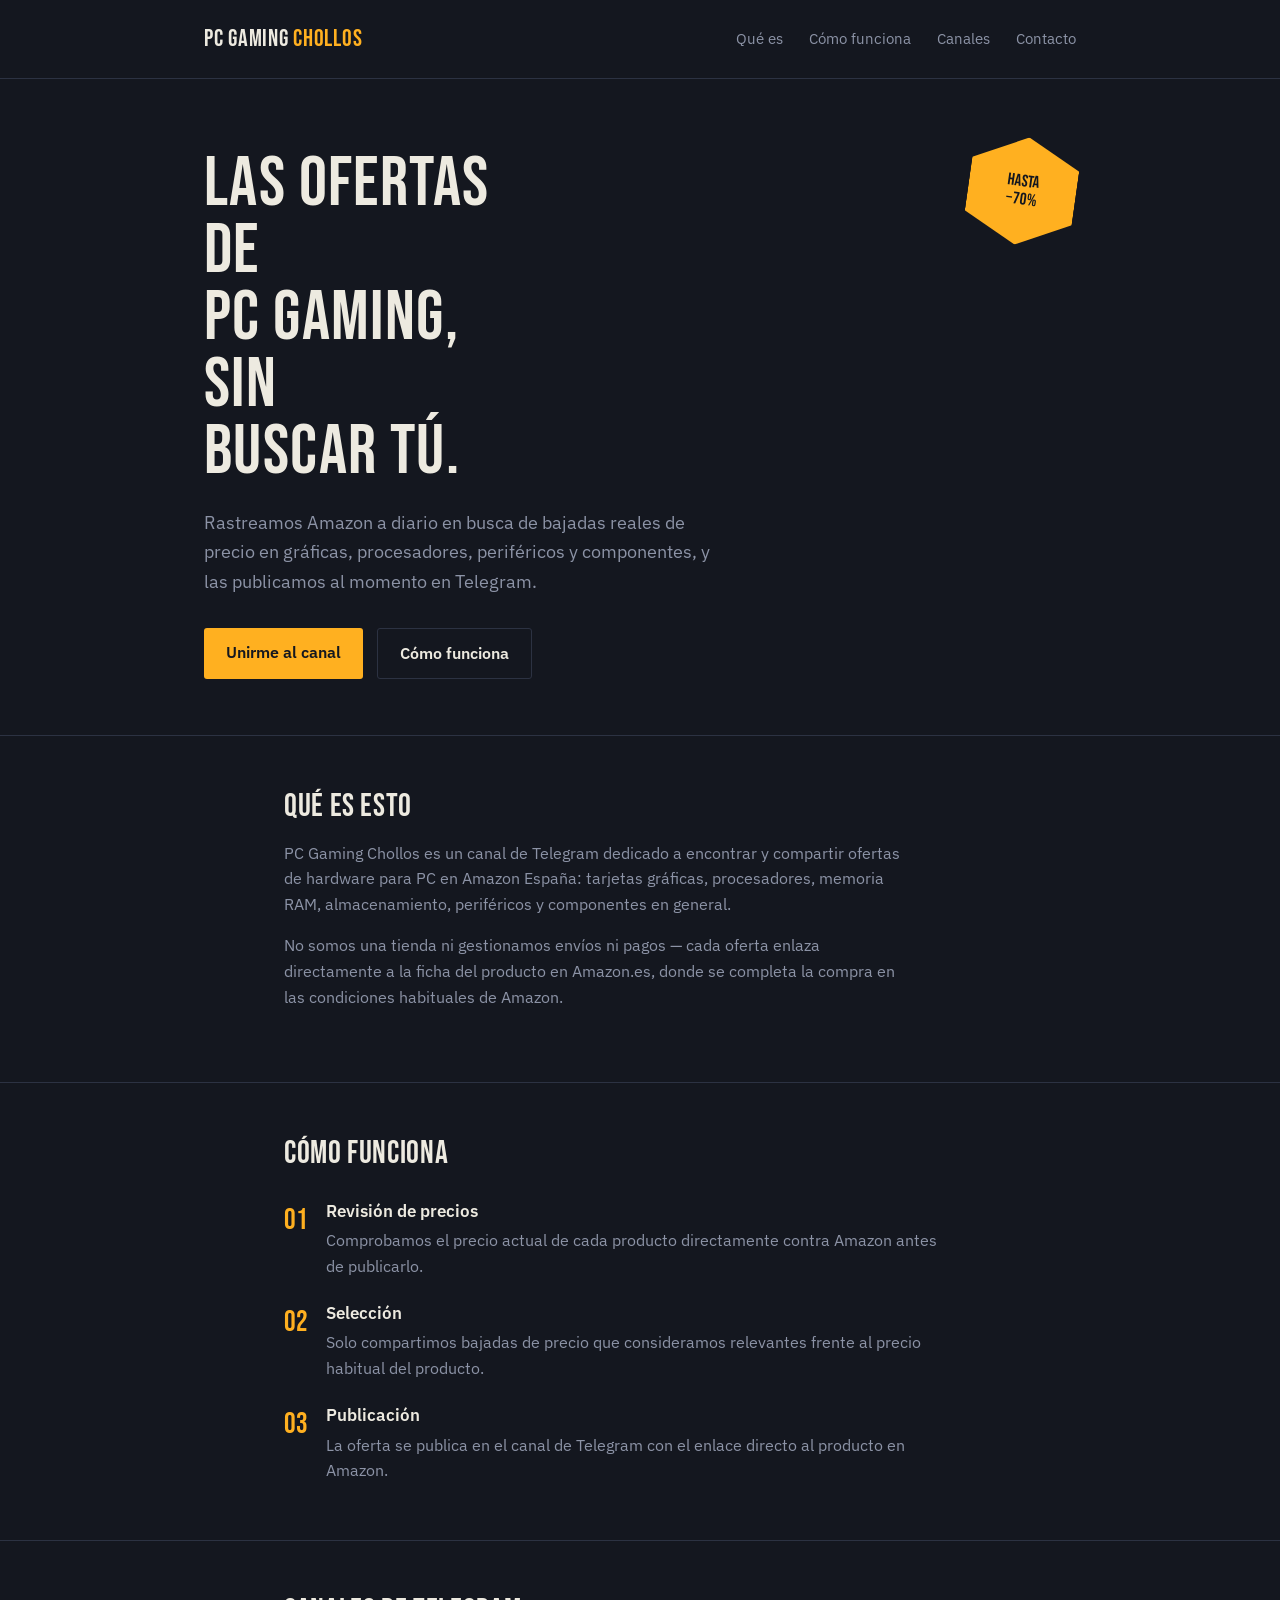
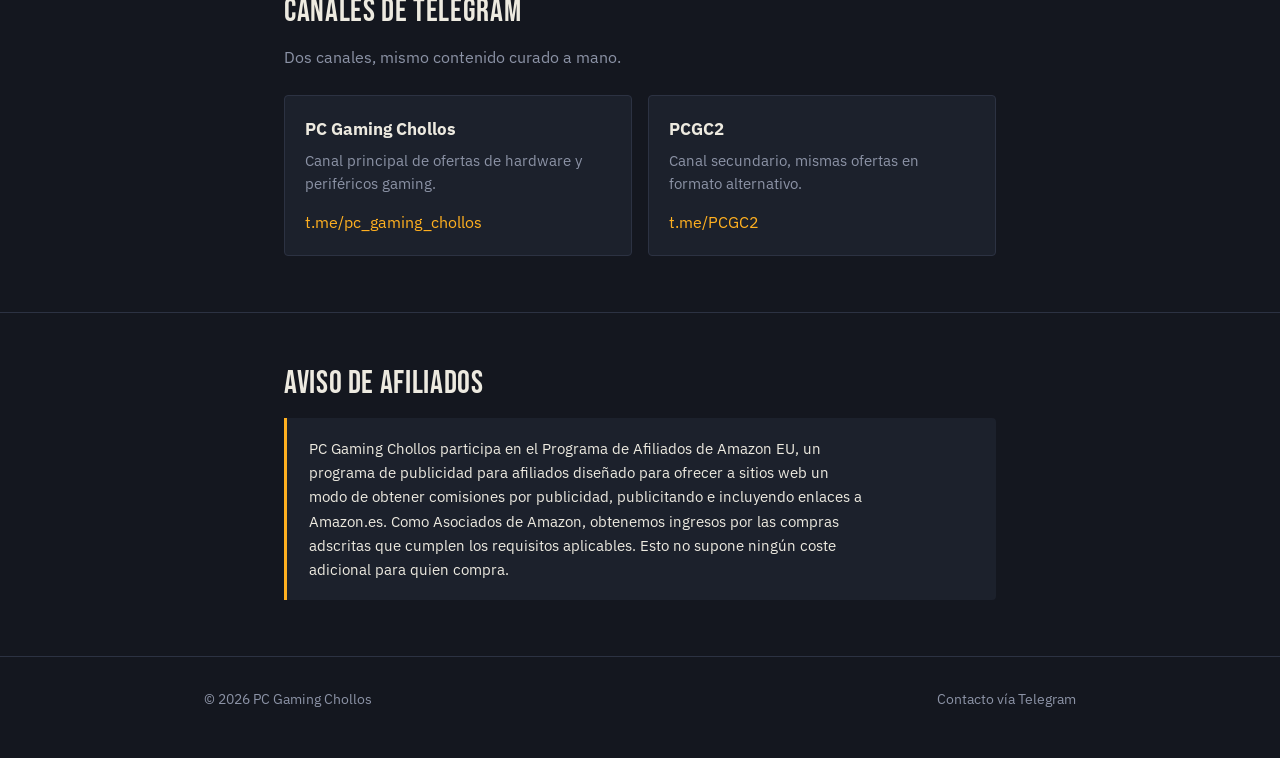
==== index.html @ 4d4bfe7e "Add files via upload" ====
<!DOCTYPE html>
<html lang="es">
<head>
<meta charset="UTF-8">
<meta name="viewport" content="width=device-width, initial-scale=1.0">
<title>PC Gaming Chollos — Ofertas de hardware y periféricos para PC</title>
<meta name="description" content="Recopilamos las mejores ofertas de Amazon en hardware para PC: gráficas, procesadores, periféricos y componentes. Publicamos en Telegram en tiempo real.">
<style>
  @import url('https://fonts.googleapis.com/css2?family=Bebas+Neue&family=IBM+Plex+Sans:wght@400;500;600&display=swap');

  :root{
    --ink: #14171F;
    --surface: #1C212C;
    --surface-2: #232938;
    --text: #EDEAE0;
    --text-muted: #8C93A6;
    --accent: #FFB020;
    --accent-dim: #8a6420;
    --line: #2C3242;
  }

  *{ box-sizing: border-box; }
  html{ scroll-behavior: smooth; }
  body{
    margin:0;
    background: var(--ink);
    color: var(--text);
    font-family: 'IBM Plex Sans', sans-serif;
    line-height: 1.6;
    -webkit-font-smoothing: antialiased;
  }
  h1, h2, .display{
    font-family: 'Bebas Neue', sans-serif;
    letter-spacing: 0.02em;
    line-height: 0.95;
    font-weight: 400;
  }
  a{ color: var(--accent); text-decoration: none; }
  a:hover{ text-decoration: underline; }
  a:focus-visible, button:focus-visible{
    outline: 2px solid var(--accent);
    outline-offset: 3px;
  }
  img{ max-width:100%; display:block; }

  .wrap{
    max-width: 760px;
    margin: 0 auto;
    padding: 0 24px;
  }

  /* ── Header ───────────────────────────────── */
  header{
    padding: 20px 0;
    border-bottom: 1px solid var(--line);
  }
  header .wrap{
    display:flex;
    align-items:center;
    justify-content:space-between;
    max-width: 920px;
  }
  .brand{
    font-family: 'Bebas Neue', sans-serif;
    font-size: 1.5rem;
    letter-spacing: 0.03em;
    color: var(--text);
  }
  .brand span{ color: var(--accent); }
  nav a{
    color: var(--text-muted);
    font-size: 0.95rem;
    margin-left: 22px;
  }
  nav a:hover{ color: var(--text); text-decoration:none; }

  /* ── Hero ─────────────────────────────────── */
  .hero{
    max-width: 920px;
    margin: 0 auto;
    padding: 72px 24px 56px;
    position: relative;
  }
  .tag{
    position:absolute;
    top: 58px;
    right: 24px;
    width: 108px;
    height: 108px;
    background: var(--accent);
    color: var(--ink);
    transform: rotate(8deg);
    clip-path: polygon(50% 0%, 100% 25%, 100% 75%, 50% 100%, 0% 75%, 0% 25%);
    display:flex;
    align-items:center;
    justify-content:center;
    text-align:center;
    font-family:'Bebas Neue', sans-serif;
    font-size: 1.05rem;
    line-height:1.05;
    padding: 8px;
  }
  .hero h1{
    font-size: clamp(2.6rem, 7vw, 4.4rem);
    max-width: 11ch;
    margin: 0 0 22px;
  }
  .hero p.lede{
    font-size: 1.15rem;
    color: var(--text-muted);
    max-width: 46ch;
    margin: 0 0 32px;
  }
  .cta-row{ display:flex; gap:14px; flex-wrap:wrap; }
  .btn{
    display:inline-block;
    padding: 12px 22px;
    border-radius: 3px;
    font-weight: 600;
    font-size: 0.98rem;
  }
  .btn-primary{
    background: var(--accent);
    color: var(--ink);
  }
  .btn-primary:hover{ background:#ffc450; text-decoration:none; }
  .btn-ghost{
    border: 1px solid var(--line);
    color: var(--text);
  }
  .btn-ghost:hover{ border-color: var(--accent); text-decoration:none; }

  /* ── Sections ─────────────────────────────── */
  section{
    padding: 56px 0;
    border-top: 1px solid var(--line);
  }
  section h2{
    font-size: 2rem;
    margin: 0 0 18px;
  }
  section p{ color: var(--text-muted); margin: 0 0 16px; max-width: 62ch; }
  section p strong{ color: var(--text); font-weight:600; }

  .steps{
    display:grid;
    gap: 20px;
    margin-top: 28px;
  }
  .step{
    display:flex;
    gap:18px;
    align-items:flex-start;
  }
  .step .num{
    font-family:'Bebas Neue', sans-serif;
    font-size: 1.8rem;
    color: var(--accent);
    min-width: 2ch;
  }
  .step .body h3{
    margin: 0 0 4px;
    font-size: 1.05rem;
    font-weight: 600;
    font-family: 'IBM Plex Sans', sans-serif;
  }
  .step .body p{ margin:0; }

  .channels{
    display:grid;
    grid-template-columns: 1fr 1fr;
    gap: 16px;
    margin-top: 24px;
  }
  @media (max-width: 560px){
    .channels{ grid-template-columns: 1fr; }
  }
  .channel-card{
    background: var(--surface);
    border: 1px solid var(--line);
    border-radius: 4px;
    padding: 20px;
  }
  .channel-card h3{
    margin: 0 0 6px;
    font-size: 1.05rem;
  }
  .channel-card p{ margin: 0 0 14px; font-size: 0.92rem; }

  .disclosure{
    background: var(--surface);
    border-left: 3px solid var(--accent);
    padding: 18px 22px;
    border-radius: 0 4px 4px 0;
  }
  .disclosure p{ margin:0; color: var(--text); font-size: 0.95rem; }

  footer{
    border-top: 1px solid var(--line);
    padding: 32px 0 48px;
  }
  footer .wrap{
    display:flex;
    justify-content:space-between;
    flex-wrap:wrap;
    gap: 12px;
    max-width: 920px;
  }
  footer p{
    color: var(--text-muted);
    font-size: 0.85rem;
    margin:0;
  }
  footer a{ color: var(--text-muted); font-size: 0.85rem; }
  footer a:hover{ color: var(--accent); }

  @media (prefers-reduced-motion: reduce){
    html{ scroll-behavior: auto; }
  }
</style>
</head>
<body>

<header>
  <div class="wrap">
    <div class="brand">PC Gaming <span>Chollos</span></div>
    <nav>
      <a href="#que-es">Qué es</a>
      <a href="#como-funciona">Cómo funciona</a>
      <a href="#canales">Canales</a>
      <a href="#contacto">Contacto</a>
    </nav>
  </div>
</header>

<div class="hero">
  <div class="tag">HASTA<br>−70%</div>
  <h1>Las ofertas de<br>PC gaming, sin<br>buscar tú.</h1>
  <p class="lede">Rastreamos Amazon a diario en busca de bajadas reales de precio en gráficas, procesadores, periféricos y componentes, y las publicamos al momento en Telegram.</p>
  <div class="cta-row">
    <a class="btn btn-primary" href="https://t.me/pc_gaming_chollos" target="_blank" rel="noopener">Unirme al canal</a>
    <a class="btn btn-ghost" href="#que-es">Cómo funciona</a>
  </div>
</div>

<section id="que-es">
  <div class="wrap">
    <h2>Qué es esto</h2>
    <p>PC Gaming Chollos es un canal de Telegram dedicado a encontrar y compartir ofertas de hardware para PC en Amazon España: tarjetas gráficas, procesadores, memoria RAM, almacenamiento, periféricos y componentes en general.</p>
    <p>No somos una tienda ni gestionamos envíos ni pagos — cada oferta enlaza directamente a la ficha del producto en Amazon.es, donde se completa la compra en las condiciones habituales de Amazon.</p>
  </div>
</section>

<section id="como-funciona">
  <div class="wrap">
    <h2>Cómo funciona</h2>
    <div class="steps">
      <div class="step">
        <div class="num">01</div>
        <div class="body">
          <h3>Revisión de precios</h3>
          <p>Comprobamos el precio actual de cada producto directamente contra Amazon antes de publicarlo.</p>
        </div>
      </div>
      <div class="step">
        <div class="num">02</div>
        <div class="body">
          <h3>Selección</h3>
          <p>Solo compartimos bajadas de precio que consideramos relevantes frente al precio habitual del producto.</p>
        </div>
      </div>
      <div class="step">
        <div class="num">03</div>
        <div class="body">
          <h3>Publicación</h3>
          <p>La oferta se publica en el canal de Telegram con el enlace directo al producto en Amazon.</p>
        </div>
      </div>
    </div>
  </div>
</section>

<section id="canales">
  <div class="wrap">
    <h2>Canales de Telegram</h2>
    <p>Dos canales, mismo contenido curado a mano.</p>
    <div class="channels">
      <div class="channel-card">
        <h3>PC Gaming Chollos</h3>
        <p>Canal principal de ofertas de hardware y periféricos gaming.</p>
        <a href="https://t.me/pc_gaming_chollos" target="_blank" rel="noopener">t.me/pc_gaming_chollos</a>
      </div>
      <div class="channel-card">
        <h3>PCGC2</h3>
        <p>Canal secundario, mismas ofertas en formato alternativo.</p>
        <a href="https://t.me/PCGC2" target="_blank" rel="noopener">t.me/PCGC2</a>
      </div>
    </div>
  </div>
</section>

<section id="afiliados">
  <div class="wrap">
    <h2>Aviso de afiliados</h2>
    <div class="disclosure">
      <p>PC Gaming Chollos participa en el Programa de Afiliados de Amazon EU, un programa de publicidad para afiliados diseñado para ofrecer a sitios web un modo de obtener comisiones por publicidad, publicitando e incluyendo enlaces a Amazon.es. Como Asociados de Amazon, obtenemos ingresos por las compras adscritas que cumplen los requisitos aplicables. Esto no supone ningún coste adicional para quien compra.</p>
    </div>
  </div>
</section>

<footer>
  <div class="wrap">
    <p>© 2026 PC Gaming Chollos</p>
    <a id="contacto" href="https://t.me/pc_gaming_chollos">Contacto vía Telegram</a>
  </div>
</footer>

</body>
</html>
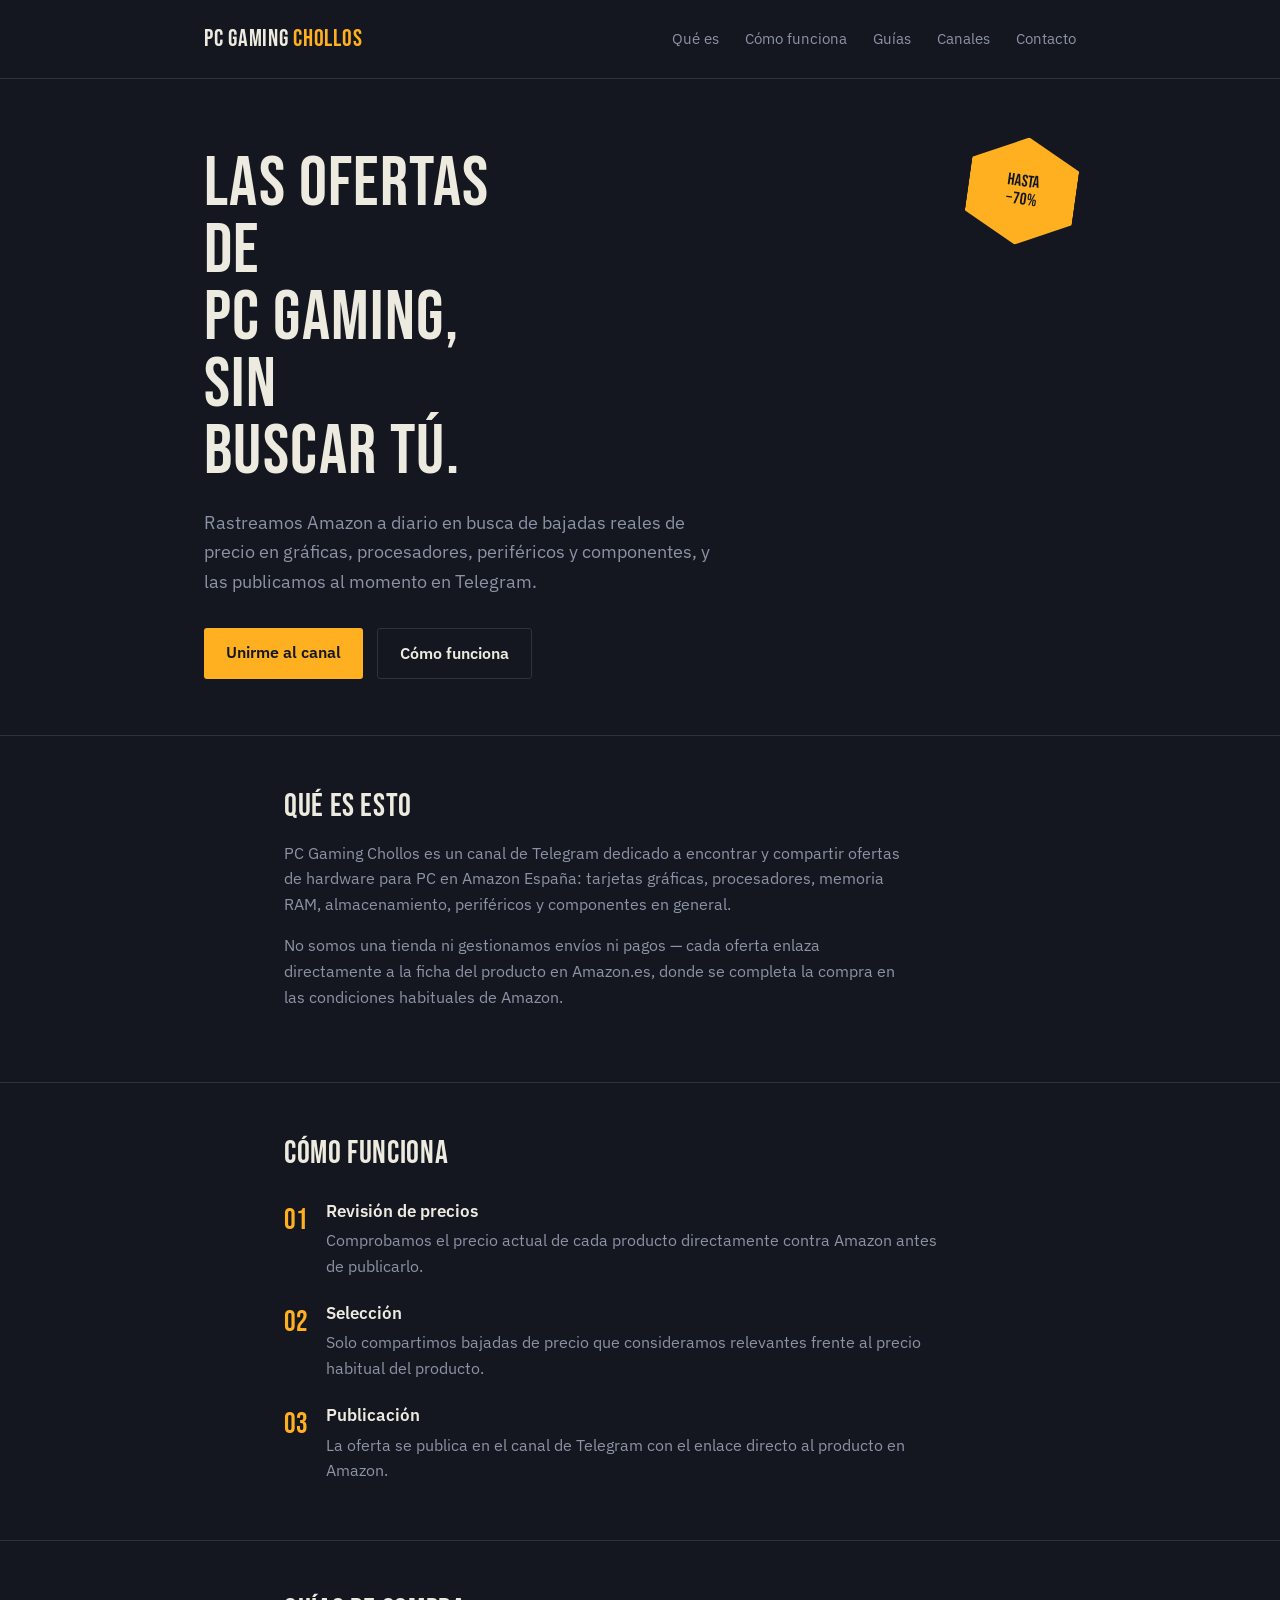
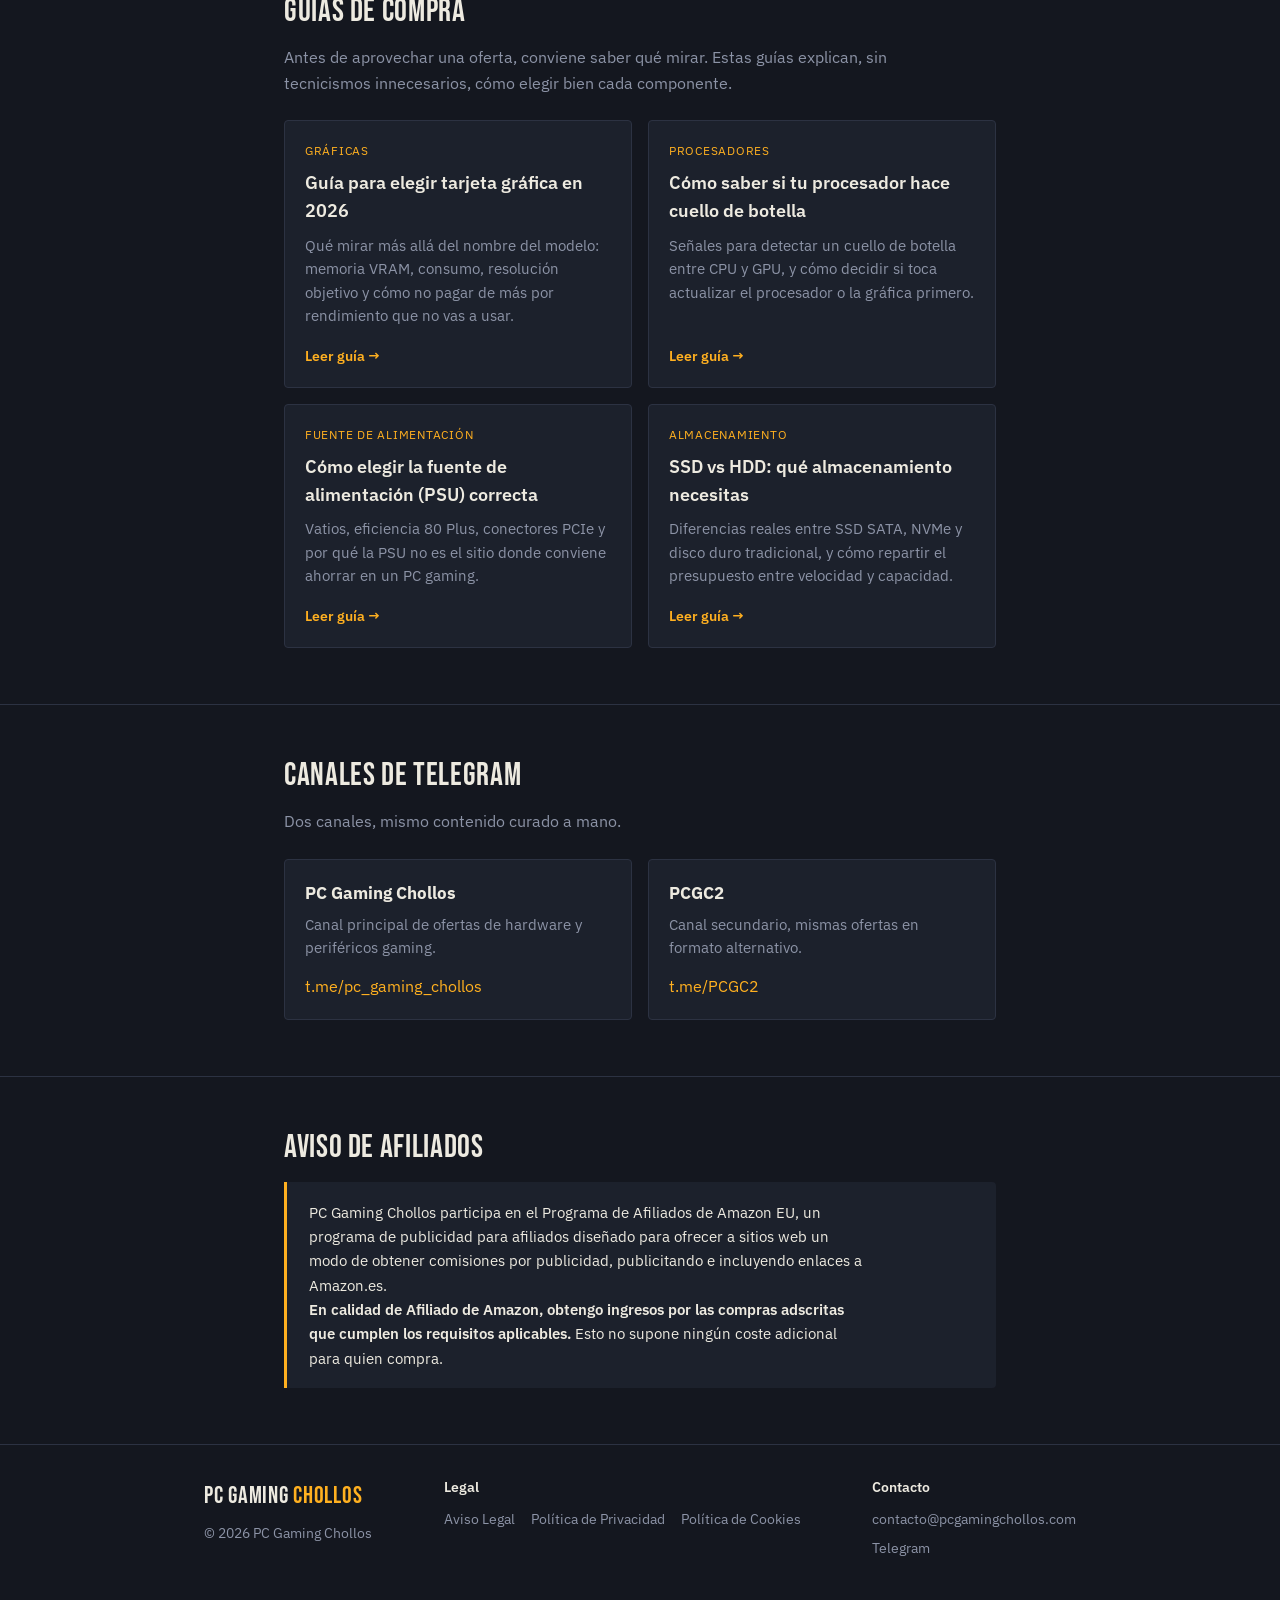
==== commit 8f446a81: "Add files via upload" ====
--- a/index.html
+++ b/index.html
@@ -5,219 +5,7 @@
 <meta name="viewport" content="width=device-width, initial-scale=1.0">
 <title>PC Gaming Chollos — Ofertas de hardware y periféricos para PC</title>
 <meta name="description" content="Recopilamos las mejores ofertas de Amazon en hardware para PC: gráficas, procesadores, periféricos y componentes. Publicamos en Telegram en tiempo real.">
-<style>
-  @import url('https://fonts.googleapis.com/css2?family=Bebas+Neue&family=IBM+Plex+Sans:wght@400;500;600&display=swap');
-
-  :root{
-    --ink: #14171F;
-    --surface: #1C212C;
-    --surface-2: #232938;
-    --text: #EDEAE0;
-    --text-muted: #8C93A6;
-    --accent: #FFB020;
-    --accent-dim: #8a6420;
-    --line: #2C3242;
-  }
-
-  *{ box-sizing: border-box; }
-  html{ scroll-behavior: smooth; }
-  body{
-    margin:0;
-    background: var(--ink);
-    color: var(--text);
-    font-family: 'IBM Plex Sans', sans-serif;
-    line-height: 1.6;
-    -webkit-font-smoothing: antialiased;
-  }
-  h1, h2, .display{
-    font-family: 'Bebas Neue', sans-serif;
-    letter-spacing: 0.02em;
-    line-height: 0.95;
-    font-weight: 400;
-  }
-  a{ color: var(--accent); text-decoration: none; }
-  a:hover{ text-decoration: underline; }
-  a:focus-visible, button:focus-visible{
-    outline: 2px solid var(--accent);
-    outline-offset: 3px;
-  }
-  img{ max-width:100%; display:block; }
-
-  .wrap{
-    max-width: 760px;
-    margin: 0 auto;
-    padding: 0 24px;
-  }
-
-  /* ── Header ───────────────────────────────── */
-  header{
-    padding: 20px 0;
-    border-bottom: 1px solid var(--line);
-  }
-  header .wrap{
-    display:flex;
-    align-items:center;
-    justify-content:space-between;
-    max-width: 920px;
-  }
-  .brand{
-    font-family: 'Bebas Neue', sans-serif;
-    font-size: 1.5rem;
-    letter-spacing: 0.03em;
-    color: var(--text);
-  }
-  .brand span{ color: var(--accent); }
-  nav a{
-    color: var(--text-muted);
-    font-size: 0.95rem;
-    margin-left: 22px;
-  }
-  nav a:hover{ color: var(--text); text-decoration:none; }
-
-  /* ── Hero ─────────────────────────────────── */
-  .hero{
-    max-width: 920px;
-    margin: 0 auto;
-    padding: 72px 24px 56px;
-    position: relative;
-  }
-  .tag{
-    position:absolute;
-    top: 58px;
-    right: 24px;
-    width: 108px;
-    height: 108px;
-    background: var(--accent);
-    color: var(--ink);
-    transform: rotate(8deg);
-    clip-path: polygon(50% 0%, 100% 25%, 100% 75%, 50% 100%, 0% 75%, 0% 25%);
-    display:flex;
-    align-items:center;
-    justify-content:center;
-    text-align:center;
-    font-family:'Bebas Neue', sans-serif;
-    font-size: 1.05rem;
-    line-height:1.05;
-    padding: 8px;
-  }
-  .hero h1{
-    font-size: clamp(2.6rem, 7vw, 4.4rem);
-    max-width: 11ch;
-    margin: 0 0 22px;
-  }
-  .hero p.lede{
-    font-size: 1.15rem;
-    color: var(--text-muted);
-    max-width: 46ch;
-    margin: 0 0 32px;
-  }
-  .cta-row{ display:flex; gap:14px; flex-wrap:wrap; }
-  .btn{
-    display:inline-block;
-    padding: 12px 22px;
-    border-radius: 3px;
-    font-weight: 600;
-    font-size: 0.98rem;
-  }
-  .btn-primary{
-    background: var(--accent);
-    color: var(--ink);
-  }
-  .btn-primary:hover{ background:#ffc450; text-decoration:none; }
-  .btn-ghost{
-    border: 1px solid var(--line);
-    color: var(--text);
-  }
-  .btn-ghost:hover{ border-color: var(--accent); text-decoration:none; }
-
-  /* ── Sections ─────────────────────────────── */
-  section{
-    padding: 56px 0;
-    border-top: 1px solid var(--line);
-  }
-  section h2{
-    font-size: 2rem;
-    margin: 0 0 18px;
-  }
-  section p{ color: var(--text-muted); margin: 0 0 16px; max-width: 62ch; }
-  section p strong{ color: var(--text); font-weight:600; }
-
-  .steps{
-    display:grid;
-    gap: 20px;
-    margin-top: 28px;
-  }
-  .step{
-    display:flex;
-    gap:18px;
-    align-items:flex-start;
-  }
-  .step .num{
-    font-family:'Bebas Neue', sans-serif;
-    font-size: 1.8rem;
-    color: var(--accent);
-    min-width: 2ch;
-  }
-  .step .body h3{
-    margin: 0 0 4px;
-    font-size: 1.05rem;
-    font-weight: 600;
-    font-family: 'IBM Plex Sans', sans-serif;
-  }
-  .step .body p{ margin:0; }
-
-  .channels{
-    display:grid;
-    grid-template-columns: 1fr 1fr;
-    gap: 16px;
-    margin-top: 24px;
-  }
-  @media (max-width: 560px){
-    .channels{ grid-template-columns: 1fr; }
-  }
-  .channel-card{
-    background: var(--surface);
-    border: 1px solid var(--line);
-    border-radius: 4px;
-    padding: 20px;
-  }
-  .channel-card h3{
-    margin: 0 0 6px;
-    font-size: 1.05rem;
-  }
-  .channel-card p{ margin: 0 0 14px; font-size: 0.92rem; }
-
-  .disclosure{
-    background: var(--surface);
-    border-left: 3px solid var(--accent);
-    padding: 18px 22px;
-    border-radius: 0 4px 4px 0;
-  }
-  .disclosure p{ margin:0; color: var(--text); font-size: 0.95rem; }
-
-  footer{
-    border-top: 1px solid var(--line);
-    padding: 32px 0 48px;
-  }
-  footer .wrap{
-    display:flex;
-    justify-content:space-between;
-    flex-wrap:wrap;
-    gap: 12px;
-    max-width: 920px;
-  }
-  footer p{
-    color: var(--text-muted);
-    font-size: 0.85rem;
-    margin:0;
-  }
-  footer a{ color: var(--text-muted); font-size: 0.85rem; }
-  footer a:hover{ color: var(--accent); }
-
-  @media (prefers-reduced-motion: reduce){
-    html{ scroll-behavior: auto; }
-  }
-</style>
+<link rel="stylesheet" href="assets/style.css">
 </head>
 <body>
 
@@ -227,6 +15,7 @@
     <nav>
       <a href="#que-es">Qué es</a>
       <a href="#como-funciona">Cómo funciona</a>
+      <a href="#guias">Guías</a>
       <a href="#canales">Canales</a>
       <a href="#contacto">Contacto</a>
     </nav>
@@ -280,6 +69,39 @@
   </div>
 </section>
 
+<section id="guias">
+  <div class="wrap">
+    <h2>Guías de compra</h2>
+    <p>Antes de aprovechar una oferta, conviene saber qué mirar. Estas guías explican, sin tecnicismos innecesarios, cómo elegir bien cada componente.</p>
+    <div class="guias-grid">
+      <article class="guia-card">
+        <div class="kicker">Gráficas</div>
+        <h3>Guía para elegir tarjeta gráfica en 2026</h3>
+        <p>Qué mirar más allá del nombre del modelo: memoria VRAM, consumo, resolución objetivo y cómo no pagar de más por rendimiento que no vas a usar.</p>
+        <a class="read-more" href="guias/tarjeta-grafica-2026.html">Leer guía →</a>
+      </article>
+      <article class="guia-card">
+        <div class="kicker">Procesadores</div>
+        <h3>Cómo saber si tu procesador hace cuello de botella</h3>
+        <p>Señales para detectar un cuello de botella entre CPU y GPU, y cómo decidir si toca actualizar el procesador o la gráfica primero.</p>
+        <a class="read-more" href="guias/cuello-de-botella-cpu.html">Leer guía →</a>
+      </article>
+      <article class="guia-card">
+        <div class="kicker">Fuente de alimentación</div>
+        <h3>Cómo elegir la fuente de alimentación (PSU) correcta</h3>
+        <p>Vatios, eficiencia 80 Plus, conectores PCIe y por qué la PSU no es el sitio donde conviene ahorrar en un PC gaming.</p>
+        <a class="read-more" href="guias/psu-fuente-alimentacion.html">Leer guía →</a>
+      </article>
+      <article class="guia-card">
+        <div class="kicker">Almacenamiento</div>
+        <h3>SSD vs HDD: qué almacenamiento necesitas</h3>
+        <p>Diferencias reales entre SSD SATA, NVMe y disco duro tradicional, y cómo repartir el presupuesto entre velocidad y capacidad.</p>
+        <a class="read-more" href="guias/ssd-vs-hdd-gaming.html">Leer guía →</a>
+      </article>
+    </div>
+  </div>
+</section>
+
 <section id="canales">
   <div class="wrap">
     <h2>Canales de Telegram</h2>
@@ -303,15 +125,31 @@
   <div class="wrap">
     <h2>Aviso de afiliados</h2>
     <div class="disclosure">
-      <p>PC Gaming Chollos participa en el Programa de Afiliados de Amazon EU, un programa de publicidad para afiliados diseñado para ofrecer a sitios web un modo de obtener comisiones por publicidad, publicitando e incluyendo enlaces a Amazon.es. Como Asociados de Amazon, obtenemos ingresos por las compras adscritas que cumplen los requisitos aplicables. Esto no supone ningún coste adicional para quien compra.</p>
+      <p>PC Gaming Chollos participa en el Programa de Afiliados de Amazon EU, un programa de publicidad para afiliados diseñado para ofrecer a sitios web un modo de obtener comisiones por publicidad, publicitando e incluyendo enlaces a Amazon.es.</p>
+      <p><strong>En calidad de Afiliado de Amazon, obtengo ingresos por las compras adscritas que cumplen los requisitos aplicables.</strong> Esto no supone ningún coste adicional para quien compra.</p>
     </div>
   </div>
 </section>
 
 <footer>
   <div class="wrap">
-    <p>© 2026 PC Gaming Chollos</p>
-    <a id="contacto" href="https://t.me/pc_gaming_chollos">Contacto vía Telegram</a>
+    <div class="footer-col">
+      <div class="brand">PC Gaming <span>Chollos</span></div>
+      <p>© 2026 PC Gaming Chollos</p>
+    </div>
+    <div class="footer-col">
+      <div class="footer-title">Legal</div>
+      <div class="footer-links">
+        <a href="legal/aviso-legal.html">Aviso Legal</a>
+        <a href="legal/politica-privacidad.html">Política de Privacidad</a>
+        <a href="legal/politica-cookies.html">Política de Cookies</a>
+      </div>
+    </div>
+    <div class="footer-col">
+      <div class="footer-title">Contacto</div>
+      <a id="contacto" href="mailto:contacto@pcgamingchollos.com">contacto@pcgamingchollos.com</a>
+      <a href="https://t.me/pc_gaming_chollos" target="_blank" rel="noopener">Telegram</a>
+    </div>
   </div>
 </footer>
 
--- a/assets/style.css
+++ b/assets/style.css
@@ -0,0 +1,322 @@
+@import url('https://fonts.googleapis.com/css2?family=Bebas+Neue&family=IBM+Plex+Sans:wght@400;500;600&display=swap');
+
+:root{
+  --ink: #14171F;
+  --surface: #1C212C;
+  --surface-2: #232938;
+  --text: #EDEAE0;
+  --text-muted: #8C93A6;
+  --accent: #FFB020;
+  --accent-dim: #8a6420;
+  --line: #2C3242;
+}
+
+*{ box-sizing: border-box; }
+html{ scroll-behavior: smooth; }
+body{
+  margin:0;
+  background: var(--ink);
+  color: var(--text);
+  font-family: 'IBM Plex Sans', sans-serif;
+  line-height: 1.6;
+  -webkit-font-smoothing: antialiased;
+}
+h1, h2, .display{
+  font-family: 'Bebas Neue', sans-serif;
+  letter-spacing: 0.02em;
+  line-height: 0.95;
+  font-weight: 400;
+}
+a{ color: var(--accent); text-decoration: none; }
+a:hover{ text-decoration: underline; }
+a:focus-visible, button:focus-visible{
+  outline: 2px solid var(--accent);
+  outline-offset: 3px;
+}
+img{ max-width:100%; display:block; }
+
+.wrap{
+  max-width: 760px;
+  margin: 0 auto;
+  padding: 0 24px;
+}
+
+/* ── Header ───────────────────────────────── */
+header{
+  padding: 20px 0;
+  border-bottom: 1px solid var(--line);
+}
+header .wrap{
+  display:flex;
+  align-items:center;
+  justify-content:space-between;
+  max-width: 920px;
+  flex-wrap: wrap;
+  gap: 10px;
+}
+.brand{
+  font-family: 'Bebas Neue', sans-serif;
+  font-size: 1.5rem;
+  letter-spacing: 0.03em;
+  color: var(--text);
+}
+.brand span{ color: var(--accent); }
+nav a{
+  color: var(--text-muted);
+  font-size: 0.95rem;
+  margin-left: 22px;
+}
+nav a:hover{ color: var(--text); text-decoration:none; }
+
+/* ── Hero ─────────────────────────────────── */
+.hero{
+  max-width: 920px;
+  margin: 0 auto;
+  padding: 72px 24px 56px;
+  position: relative;
+}
+.tag{
+  position:absolute;
+  top: 58px;
+  right: 24px;
+  width: 108px;
+  height: 108px;
+  background: var(--accent);
+  color: var(--ink);
+  transform: rotate(8deg);
+  clip-path: polygon(50% 0%, 100% 25%, 100% 75%, 50% 100%, 0% 75%, 0% 25%);
+  display:flex;
+  align-items:center;
+  justify-content:center;
+  text-align:center;
+  font-family:'Bebas Neue', sans-serif;
+  font-size: 1.05rem;
+  line-height:1.05;
+  padding: 8px;
+}
+.hero h1{
+  font-size: clamp(2.6rem, 7vw, 4.4rem);
+  max-width: 11ch;
+  margin: 0 0 22px;
+}
+.hero p.lede{
+  font-size: 1.15rem;
+  color: var(--text-muted);
+  max-width: 46ch;
+  margin: 0 0 32px;
+}
+.cta-row{ display:flex; gap:14px; flex-wrap:wrap; }
+.btn{
+  display:inline-block;
+  padding: 12px 22px;
+  border-radius: 3px;
+  font-weight: 600;
+  font-size: 0.98rem;
+}
+.btn-primary{
+  background: var(--accent);
+  color: var(--ink);
+}
+.btn-primary:hover{ background:#ffc450; text-decoration:none; }
+.btn-ghost{
+  border: 1px solid var(--line);
+  color: var(--text);
+}
+.btn-ghost:hover{ border-color: var(--accent); text-decoration:none; }
+
+/* ── Sections ─────────────────────────────── */
+section{
+  padding: 56px 0;
+  border-top: 1px solid var(--line);
+}
+section h2{
+  font-size: 2rem;
+  margin: 0 0 18px;
+}
+section p{ color: var(--text-muted); margin: 0 0 16px; max-width: 62ch; }
+section p strong{ color: var(--text); font-weight:600; }
+
+.steps{
+  display:grid;
+  gap: 20px;
+  margin-top: 28px;
+}
+.step{
+  display:flex;
+  gap:18px;
+  align-items:flex-start;
+}
+.step .num{
+  font-family:'Bebas Neue', sans-serif;
+  font-size: 1.8rem;
+  color: var(--accent);
+  min-width: 2ch;
+}
+.step .body h3{
+  margin: 0 0 4px;
+  font-size: 1.05rem;
+  font-weight: 600;
+  font-family: 'IBM Plex Sans', sans-serif;
+}
+.step .body p{ margin:0; }
+
+.channels{
+  display:grid;
+  grid-template-columns: 1fr 1fr;
+  gap: 16px;
+  margin-top: 24px;
+}
+@media (max-width: 560px){
+  .channels{ grid-template-columns: 1fr; }
+  .guias-grid{ grid-template-columns: 1fr; }
+}
+.channel-card{
+  background: var(--surface);
+  border: 1px solid var(--line);
+  border-radius: 4px;
+  padding: 20px;
+}
+.channel-card h3{
+  margin: 0 0 6px;
+  font-size: 1.05rem;
+}
+.channel-card p{ margin: 0 0 14px; font-size: 0.92rem; }
+
+.disclosure{
+  background: var(--surface);
+  border-left: 3px solid var(--accent);
+  padding: 18px 22px;
+  border-radius: 0 4px 4px 0;
+}
+.disclosure p{ margin:0; color: var(--text); font-size: 0.95rem; }
+
+/* ── Guías / blog ─────────────────────────── */
+.guias-grid{
+  display:grid;
+  grid-template-columns: 1fr 1fr;
+  gap: 16px;
+  margin-top: 24px;
+}
+.guia-card{
+  background: var(--surface);
+  border: 1px solid var(--line);
+  border-radius: 4px;
+  padding: 20px;
+  display:flex;
+  flex-direction: column;
+}
+.guia-card .kicker{
+  font-size: 0.78rem;
+  text-transform: uppercase;
+  letter-spacing: 0.06em;
+  color: var(--accent);
+  margin-bottom: 8px;
+}
+.guia-card h3{
+  margin: 0 0 8px;
+  font-size: 1.1rem;
+  font-family: 'IBM Plex Sans', sans-serif;
+  font-weight: 600;
+  color: var(--text);
+}
+.guia-card p{ font-size: 0.92rem; margin: 0 0 16px; flex-grow: 1; }
+.guia-card a.read-more{ font-size: 0.9rem; font-weight: 600; }
+
+/* ── Article / legal page prose ──────────── */
+.article-hero{
+  max-width: 760px;
+  margin: 0 auto;
+  padding: 56px 24px 8px;
+}
+.breadcrumb{
+  font-size: 0.85rem;
+  color: var(--text-muted);
+  margin-bottom: 18px;
+}
+.breadcrumb a{ color: var(--text-muted); }
+.breadcrumb a:hover{ color: var(--accent); }
+.article-hero .kicker{
+  font-size: 0.8rem;
+  text-transform: uppercase;
+  letter-spacing: 0.06em;
+  color: var(--accent);
+  margin-bottom: 10px;
+}
+.article-hero h1{
+  font-size: clamp(2.2rem, 6vw, 3.2rem);
+  margin: 0 0 14px;
+}
+.article-meta{
+  color: var(--text-muted);
+  font-size: 0.9rem;
+  margin-bottom: 8px;
+}
+.prose{
+  padding: 24px 0 64px;
+  border-top: 1px solid var(--line);
+  margin-top: 24px;
+}
+.prose h2{
+  font-size: 1.5rem;
+  margin: 36px 0 14px;
+}
+.prose h3{
+  font-family: 'IBM Plex Sans', sans-serif;
+  font-weight: 600;
+  font-size: 1.1rem;
+  color: var(--text);
+  margin: 26px 0 10px;
+}
+.prose p{ color: var(--text-muted); max-width: 68ch; margin: 0 0 16px; }
+.prose p strong{ color: var(--text); }
+.prose ul, .prose ol{ color: var(--text-muted); max-width: 68ch; margin: 0 0 16px; padding-left: 22px; }
+.prose li{ margin-bottom: 8px; }
+.prose li::marker{ color: var(--accent); }
+.legal-page .prose{ border-top: none; margin-top: 0; padding-top: 8px; }
+.legal-page .prose h2:first-child{ margin-top: 0; }
+
+.guia-cta{
+  background: var(--surface);
+  border: 1px solid var(--line);
+  border-left: 3px solid var(--accent);
+  border-radius: 0 4px 4px 0;
+  padding: 20px 22px;
+  margin: 32px 0;
+}
+.guia-cta p{ margin: 0 0 12px; color: var(--text); max-width: none; }
+
+/* ── Footer ───────────────────────────────── */
+footer{
+  border-top: 1px solid var(--line);
+  padding: 32px 0 48px;
+}
+footer .wrap{
+  display:flex;
+  justify-content:space-between;
+  flex-wrap:wrap;
+  gap: 24px;
+  max-width: 920px;
+}
+footer p{
+  color: var(--text-muted);
+  font-size: 0.85rem;
+  margin:0;
+}
+footer a{ color: var(--text-muted); font-size: 0.85rem; }
+footer a:hover{ color: var(--accent); }
+.footer-links{
+  display:flex;
+  gap: 6px 16px;
+  flex-wrap: wrap;
+}
+.footer-col{ display:flex; flex-direction:column; gap:8px; }
+.footer-col .footer-title{
+  color: var(--text);
+  font-size: 0.85rem;
+  font-weight: 600;
+  margin-bottom: 2px;
+}
+
+@media (prefers-reduced-motion: reduce){
+  html{ scroll-behavior: auto; }
+}
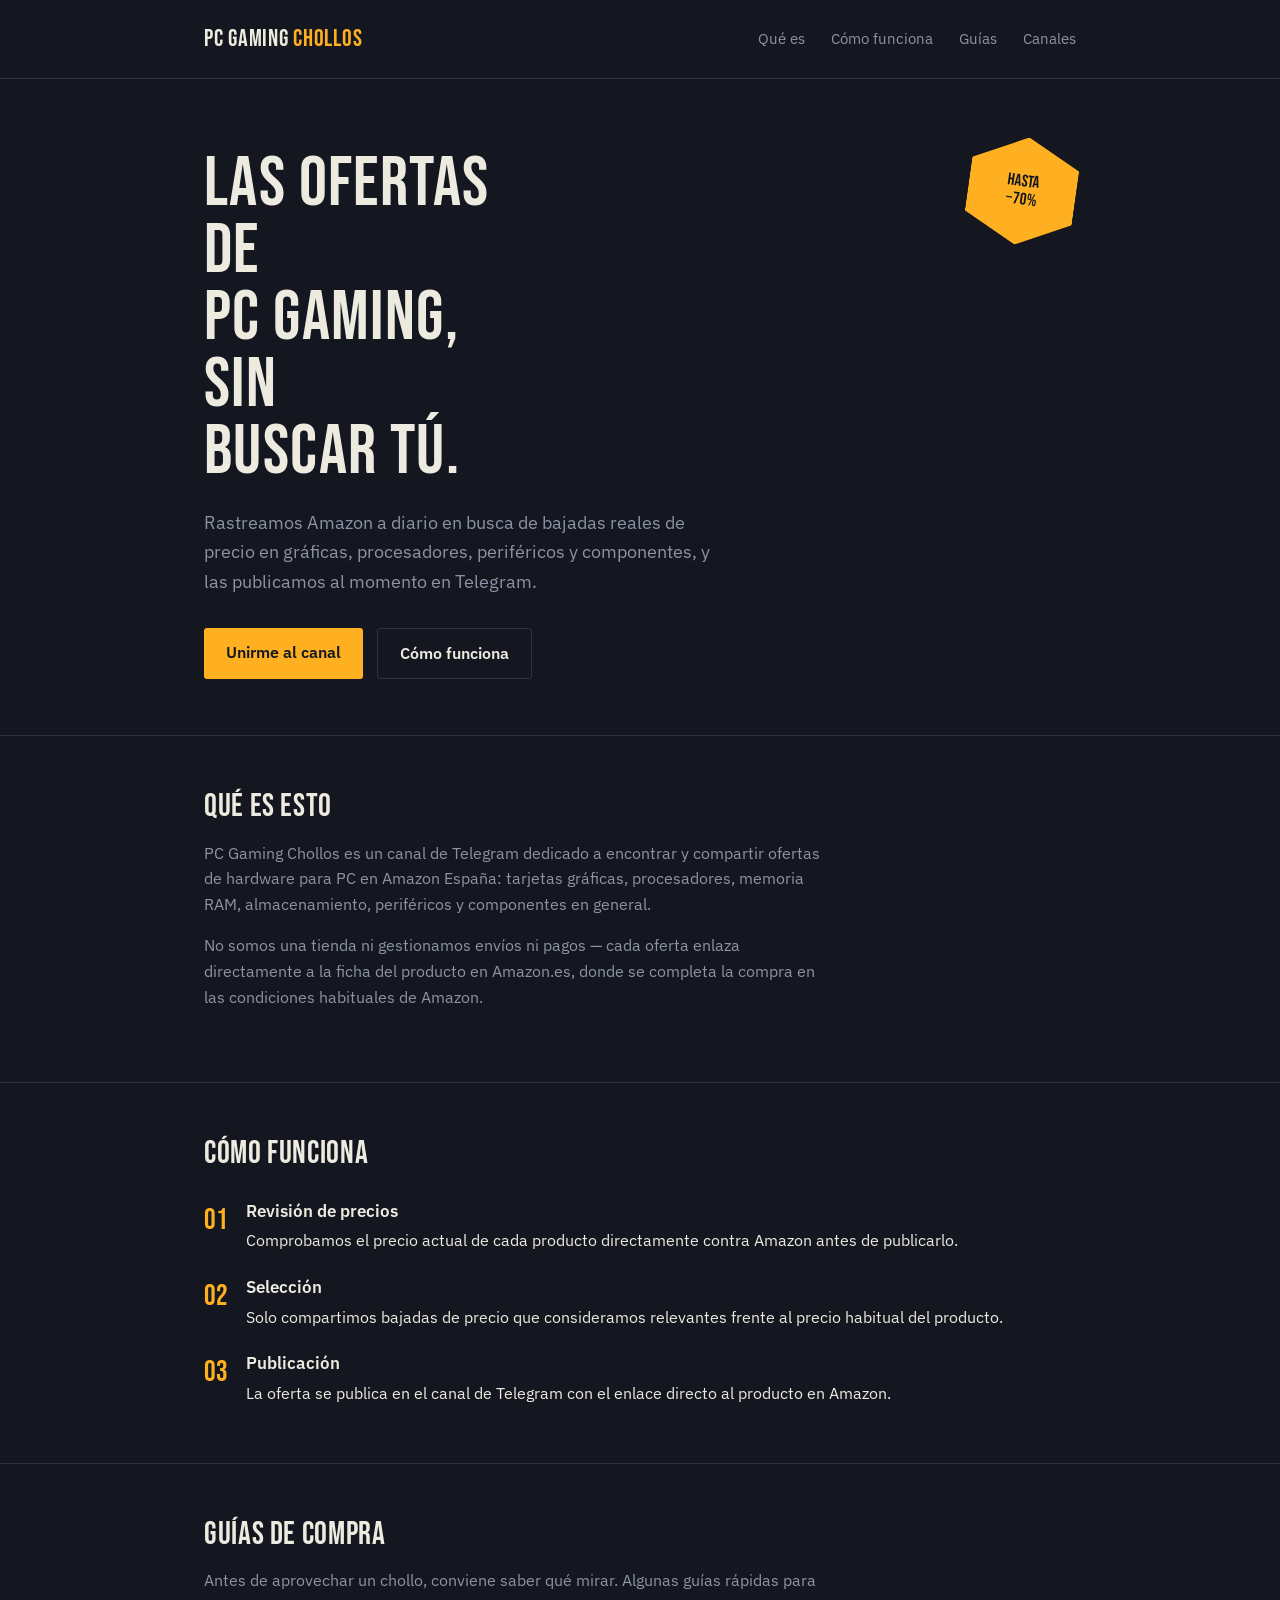
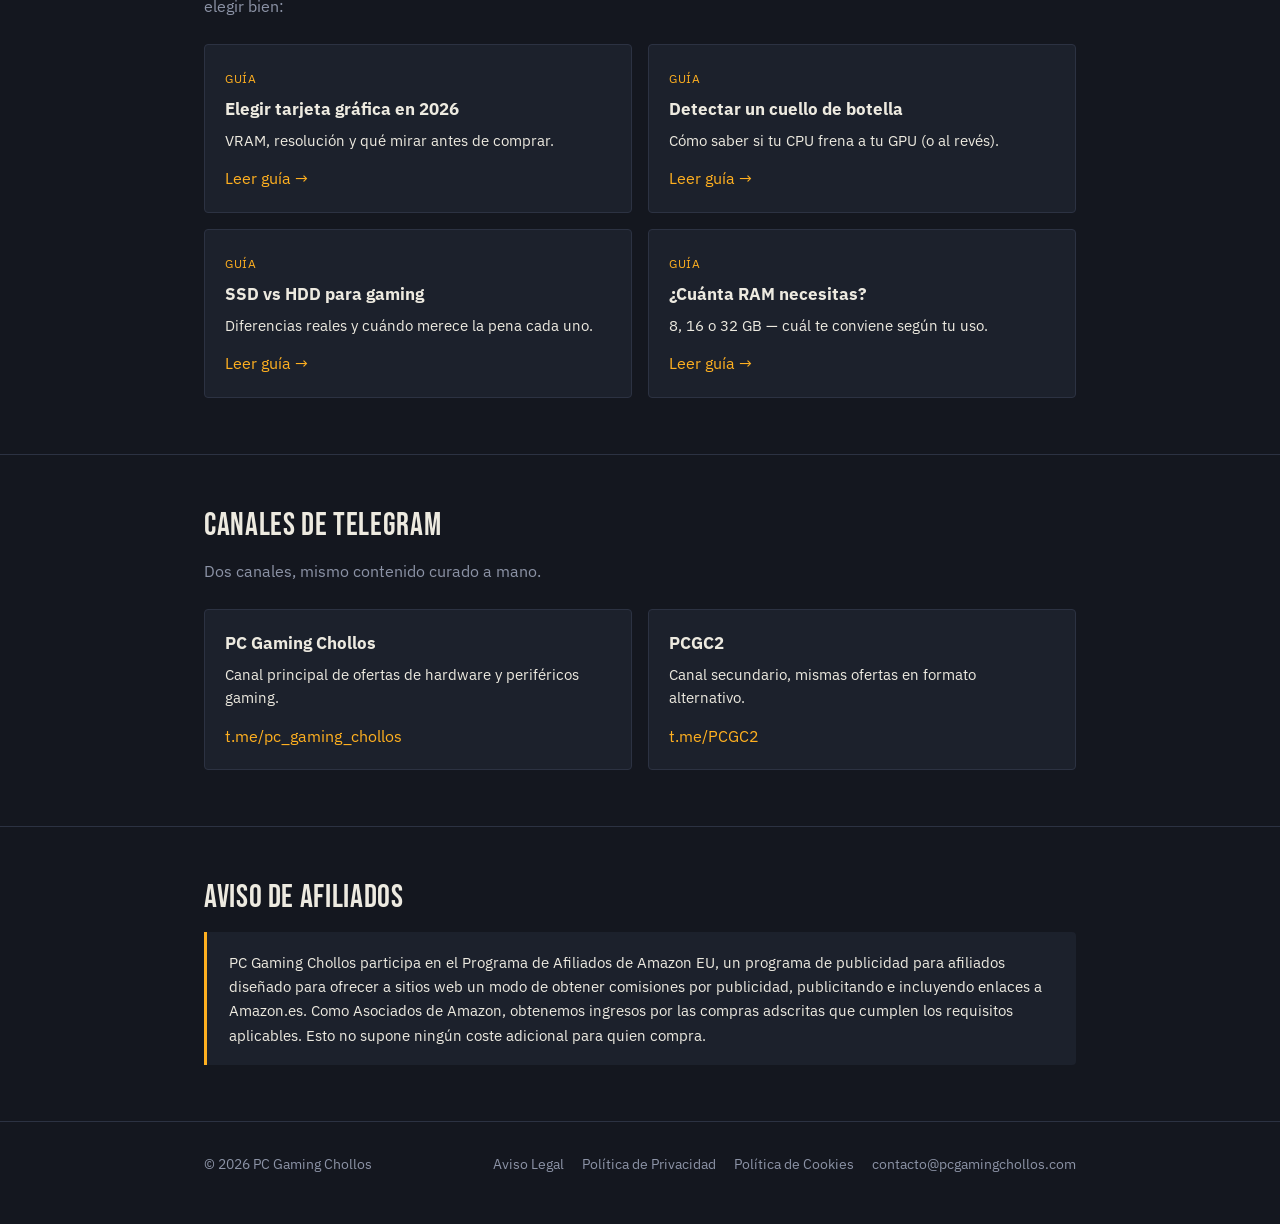
==== commit 2f98ffb8: "Add files via upload" ====
--- a/index.html
+++ b/index.html
@@ -5,19 +5,18 @@
 <meta name="viewport" content="width=device-width, initial-scale=1.0">
 <title>PC Gaming Chollos — Ofertas de hardware y periféricos para PC</title>
 <meta name="description" content="Recopilamos las mejores ofertas de Amazon en hardware para PC: gráficas, procesadores, periféricos y componentes. Publicamos en Telegram en tiempo real.">
-<link rel="stylesheet" href="assets/style.css">
+<link rel="stylesheet" href="style.css">
 </head>
 <body>
 
 <header>
-  <div class="wrap">
+  <div class="wrap-wide">
     <div class="brand">PC Gaming <span>Chollos</span></div>
     <nav>
       <a href="#que-es">Qué es</a>
       <a href="#como-funciona">Cómo funciona</a>
-      <a href="#guias">Guías</a>
+      <a href="blog/">Guías</a>
       <a href="#canales">Canales</a>
-      <a href="#contacto">Contacto</a>
     </nav>
   </div>
 </header>
@@ -33,7 +32,7 @@
 </div>
 
 <section id="que-es">
-  <div class="wrap">
+  <div class="wrap-wide">
     <h2>Qué es esto</h2>
     <p>PC Gaming Chollos es un canal de Telegram dedicado a encontrar y compartir ofertas de hardware para PC en Amazon España: tarjetas gráficas, procesadores, memoria RAM, almacenamiento, periféricos y componentes en general.</p>
     <p>No somos una tienda ni gestionamos envíos ni pagos — cada oferta enlaza directamente a la ficha del producto en Amazon.es, donde se completa la compra en las condiciones habituales de Amazon.</p>
@@ -41,7 +40,7 @@
 </section>
 
 <section id="como-funciona">
-  <div class="wrap">
+  <div class="wrap-wide">
     <h2>Cómo funciona</h2>
     <div class="steps">
       <div class="step">
@@ -70,40 +69,40 @@
 </section>
 
 <section id="guias">
-  <div class="wrap">
+  <div class="wrap-wide">
     <h2>Guías de compra</h2>
-    <p>Antes de aprovechar una oferta, conviene saber qué mirar. Estas guías explican, sin tecnicismos innecesarios, cómo elegir bien cada componente.</p>
-    <div class="guias-grid">
-      <article class="guia-card">
-        <div class="kicker">Gráficas</div>
-        <h3>Guía para elegir tarjeta gráfica en 2026</h3>
-        <p>Qué mirar más allá del nombre del modelo: memoria VRAM, consumo, resolución objetivo y cómo no pagar de más por rendimiento que no vas a usar.</p>
-        <a class="read-more" href="guias/tarjeta-grafica-2026.html">Leer guía →</a>
-      </article>
-      <article class="guia-card">
-        <div class="kicker">Procesadores</div>
-        <h3>Cómo saber si tu procesador hace cuello de botella</h3>
-        <p>Señales para detectar un cuello de botella entre CPU y GPU, y cómo decidir si toca actualizar el procesador o la gráfica primero.</p>
-        <a class="read-more" href="guias/cuello-de-botella-cpu.html">Leer guía →</a>
-      </article>
-      <article class="guia-card">
-        <div class="kicker">Fuente de alimentación</div>
-        <h3>Cómo elegir la fuente de alimentación (PSU) correcta</h3>
-        <p>Vatios, eficiencia 80 Plus, conectores PCIe y por qué la PSU no es el sitio donde conviene ahorrar en un PC gaming.</p>
-        <a class="read-more" href="guias/psu-fuente-alimentacion.html">Leer guía →</a>
-      </article>
-      <article class="guia-card">
-        <div class="kicker">Almacenamiento</div>
-        <h3>SSD vs HDD: qué almacenamiento necesitas</h3>
-        <p>Diferencias reales entre SSD SATA, NVMe y disco duro tradicional, y cómo repartir el presupuesto entre velocidad y capacidad.</p>
-        <a class="read-more" href="guias/ssd-vs-hdd-gaming.html">Leer guía →</a>
-      </article>
+    <p>Antes de aprovechar un chollo, conviene saber qué mirar. Algunas guías rápidas para elegir bien:</p>
+    <div class="card-grid">
+      <div class="blog-card">
+        <span class="tag-label">Guía</span>
+        <h3>Elegir tarjeta gráfica en 2026</h3>
+        <p>VRAM, resolución y qué mirar antes de comprar.</p>
+        <a href="blog/tarjeta-grafica-2026.html">Leer guía →</a>
+      </div>
+      <div class="blog-card">
+        <span class="tag-label">Guía</span>
+        <h3>Detectar un cuello de botella</h3>
+        <p>Cómo saber si tu CPU frena a tu GPU (o al revés).</p>
+        <a href="blog/cuello-de-botella.html">Leer guía →</a>
+      </div>
+      <div class="blog-card">
+        <span class="tag-label">Guía</span>
+        <h3>SSD vs HDD para gaming</h3>
+        <p>Diferencias reales y cuándo merece la pena cada uno.</p>
+        <a href="blog/ssd-vs-hdd.html">Leer guía →</a>
+      </div>
+      <div class="blog-card">
+        <span class="tag-label">Guía</span>
+        <h3>¿Cuánta RAM necesitas?</h3>
+        <p>8, 16 o 32 GB — cuál te conviene según tu uso.</p>
+        <a href="blog/cuanta-ram-necesitas.html">Leer guía →</a>
+      </div>
     </div>
   </div>
 </section>
 
 <section id="canales">
-  <div class="wrap">
+  <div class="wrap-wide">
     <h2>Canales de Telegram</h2>
     <p>Dos canales, mismo contenido curado a mano.</p>
     <div class="channels">
@@ -122,33 +121,22 @@
 </section>
 
 <section id="afiliados">
-  <div class="wrap">
+  <div class="wrap-wide">
     <h2>Aviso de afiliados</h2>
     <div class="disclosure">
-      <p>PC Gaming Chollos participa en el Programa de Afiliados de Amazon EU, un programa de publicidad para afiliados diseñado para ofrecer a sitios web un modo de obtener comisiones por publicidad, publicitando e incluyendo enlaces a Amazon.es.</p>
-      <p><strong>En calidad de Afiliado de Amazon, obtengo ingresos por las compras adscritas que cumplen los requisitos aplicables.</strong> Esto no supone ningún coste adicional para quien compra.</p>
+      <p>PC Gaming Chollos participa en el Programa de Afiliados de Amazon EU, un programa de publicidad para afiliados diseñado para ofrecer a sitios web un modo de obtener comisiones por publicidad, publicitando e incluyendo enlaces a Amazon.es. Como Asociados de Amazon, obtenemos ingresos por las compras adscritas que cumplen los requisitos aplicables. Esto no supone ningún coste adicional para quien compra.</p>
     </div>
   </div>
 </section>
 
 <footer>
-  <div class="wrap">
-    <div class="footer-col">
-      <div class="brand">PC Gaming <span>Chollos</span></div>
-      <p>© 2026 PC Gaming Chollos</p>
-    </div>
-    <div class="footer-col">
-      <div class="footer-title">Legal</div>
-      <div class="footer-links">
-        <a href="legal/aviso-legal.html">Aviso Legal</a>
-        <a href="legal/politica-privacidad.html">Política de Privacidad</a>
-        <a href="legal/politica-cookies.html">Política de Cookies</a>
-      </div>
-    </div>
-    <div class="footer-col">
-      <div class="footer-title">Contacto</div>
-      <a id="contacto" href="mailto:contacto@pcgamingchollos.com">contacto@pcgamingchollos.com</a>
-      <a href="https://t.me/pc_gaming_chollos" target="_blank" rel="noopener">Telegram</a>
+  <div class="wrap-wide">
+    <p>© 2026 PC Gaming Chollos</p>
+    <div class="foot-links">
+      <a href="legal/aviso-legal.html">Aviso Legal</a>
+      <a href="legal/privacidad.html">Política de Privacidad</a>
+      <a href="legal/cookies.html">Política de Cookies</a>
+      <a href="mailto:contacto@pcgamingchollos.com">contacto@pcgamingchollos.com</a>
     </div>
   </div>
 </footer>
--- a/style.css
+++ b/style.css
@@ -0,0 +1,278 @@
+@import url('https://fonts.googleapis.com/css2?family=Bebas+Neue&family=IBM+Plex+Sans:wght@400;500;600&display=swap');
+
+:root{
+  --ink: #14171F;
+  --surface: #1C212C;
+  --surface-2: #232938;
+  --text: #EDEAE0;
+  --text-muted: #8C93A6;
+  --accent: #FFB020;
+  --accent-dim: #8a6420;
+  --line: #2C3242;
+}
+
+*{ box-sizing: border-box; }
+html{ scroll-behavior: smooth; }
+body{
+  margin:0;
+  background: var(--ink);
+  color: var(--text);
+  font-family: 'IBM Plex Sans', sans-serif;
+  line-height: 1.6;
+  -webkit-font-smoothing: antialiased;
+}
+h1, h2, .display{
+  font-family: 'Bebas Neue', sans-serif;
+  letter-spacing: 0.02em;
+  line-height: 0.95;
+  font-weight: 400;
+}
+a{ color: var(--accent); text-decoration: none; }
+a:hover{ text-decoration: underline; }
+a:focus-visible, button:focus-visible{
+  outline: 2px solid var(--accent);
+  outline-offset: 3px;
+}
+img{ max-width:100%; display:block; }
+
+.wrap{
+  max-width: 760px;
+  margin: 0 auto;
+  padding: 0 24px;
+}
+.wrap-wide{
+  max-width: 920px;
+  margin: 0 auto;
+  padding: 0 24px;
+}
+
+/* ── Header ───────────────────────────────── */
+header{
+  padding: 20px 0;
+  border-bottom: 1px solid var(--line);
+}
+header .wrap-wide{
+  display:flex;
+  align-items:center;
+  justify-content:space-between;
+}
+.brand{
+  font-family: 'Bebas Neue', sans-serif;
+  font-size: 1.5rem;
+  letter-spacing: 0.03em;
+  color: var(--text);
+}
+.brand span{ color: var(--accent); }
+nav a{
+  color: var(--text-muted);
+  font-size: 0.95rem;
+  margin-left: 22px;
+}
+nav a:hover{ color: var(--text); text-decoration:none; }
+
+/* ── Hero ─────────────────────────────────── */
+.hero{
+  max-width: 920px;
+  margin: 0 auto;
+  padding: 72px 24px 56px;
+  position: relative;
+}
+.tag{
+  position:absolute;
+  top: 58px;
+  right: 24px;
+  width: 108px;
+  height: 108px;
+  background: var(--accent);
+  color: var(--ink);
+  transform: rotate(8deg);
+  clip-path: polygon(50% 0%, 100% 25%, 100% 75%, 50% 100%, 0% 75%, 0% 25%);
+  display:flex;
+  align-items:center;
+  justify-content:center;
+  text-align:center;
+  font-family:'Bebas Neue', sans-serif;
+  font-size: 1.05rem;
+  line-height:1.05;
+  padding: 8px;
+}
+.hero h1{
+  font-size: clamp(2.6rem, 7vw, 4.4rem);
+  max-width: 11ch;
+  margin: 0 0 22px;
+}
+.hero p.lede{
+  font-size: 1.15rem;
+  color: var(--text-muted);
+  max-width: 46ch;
+  margin: 0 0 32px;
+}
+.cta-row{ display:flex; gap:14px; flex-wrap:wrap; }
+.btn{
+  display:inline-block;
+  padding: 12px 22px;
+  border-radius: 3px;
+  font-weight: 600;
+  font-size: 0.98rem;
+}
+.btn-primary{
+  background: var(--accent);
+  color: var(--ink);
+}
+.btn-primary:hover{ background:#ffc450; text-decoration:none; }
+.btn-ghost{
+  border: 1px solid var(--line);
+  color: var(--text);
+}
+.btn-ghost:hover{ border-color: var(--accent); text-decoration:none; }
+
+/* ── Sections ─────────────────────────────── */
+section{
+  padding: 56px 0;
+  border-top: 1px solid var(--line);
+}
+section h2{
+  font-size: 2rem;
+  margin: 0 0 18px;
+}
+section > .wrap-wide > p, section > .wrap > p{ color: var(--text-muted); margin: 0 0 16px; max-width: 62ch; }
+section p strong{ color: var(--text); font-weight:600; }
+
+.steps{
+  display:grid;
+  gap: 20px;
+  margin-top: 28px;
+}
+.step{
+  display:flex;
+  gap:18px;
+  align-items:flex-start;
+}
+.step .num{
+  font-family:'Bebas Neue', sans-serif;
+  font-size: 1.8rem;
+  color: var(--accent);
+  min-width: 2ch;
+}
+.step .body h3{
+  margin: 0 0 4px;
+  font-size: 1.05rem;
+  font-weight: 600;
+  font-family: 'IBM Plex Sans', sans-serif;
+}
+.step .body p{ margin:0; }
+
+.channels{
+  display:grid;
+  grid-template-columns: 1fr 1fr;
+  gap: 16px;
+  margin-top: 24px;
+}
+.card-grid{
+  display:grid;
+  grid-template-columns: 1fr 1fr;
+  gap: 16px;
+  margin-top: 24px;
+}
+@media (max-width: 560px){
+  .channels{ grid-template-columns: 1fr; }
+  .card-grid{ grid-template-columns: 1fr; }
+}
+.channel-card, .blog-card{
+  background: var(--surface);
+  border: 1px solid var(--line);
+  border-radius: 4px;
+  padding: 20px;
+}
+.channel-card h3, .blog-card h3{
+  margin: 0 0 6px;
+  font-size: 1.05rem;
+}
+.channel-card p, .blog-card p{ margin: 0 0 14px; font-size: 0.92rem; }
+.blog-card .tag-label{
+  display:inline-block;
+  font-size: 0.75rem;
+  color: var(--accent);
+  text-transform: uppercase;
+  letter-spacing: 0.06em;
+  margin-bottom: 8px;
+}
+
+.disclosure{
+  background: var(--surface);
+  border-left: 3px solid var(--accent);
+  padding: 18px 22px;
+  border-radius: 0 4px 4px 0;
+}
+.disclosure p{ margin:0; color: var(--text); font-size: 0.95rem; }
+
+footer{
+  border-top: 1px solid var(--line);
+  padding: 32px 0 48px;
+}
+footer .wrap-wide{
+  display:flex;
+  justify-content:space-between;
+  flex-wrap:wrap;
+  gap: 12px;
+}
+footer .foot-links{
+  display:flex;
+  gap: 18px;
+  flex-wrap: wrap;
+}
+footer p{
+  color: var(--text-muted);
+  font-size: 0.85rem;
+  margin:0;
+}
+footer a{ color: var(--text-muted); font-size: 0.85rem; }
+footer a:hover{ color: var(--accent); }
+
+/* ── Breadcrumb (legal + blog pages) ─────────────────── */
+.breadcrumb{
+  padding: 20px 0 0;
+  font-size: 0.85rem;
+  color: var(--text-muted);
+}
+.breadcrumb a{ color: var(--text-muted); }
+.breadcrumb a:hover{ color: var(--accent); }
+
+/* ── Long-form content (legal + articles) ───────────── */
+.content-page{
+  max-width: 700px;
+  margin: 0 auto;
+  padding: 32px 24px 80px;
+}
+.content-page h1{
+  font-size: clamp(2.2rem, 6vw, 3.2rem);
+  margin: 8px 0 8px;
+}
+.content-page .meta{
+  color: var(--text-muted);
+  font-size: 0.85rem;
+  margin-bottom: 36px;
+}
+.content-page h2{
+  font-family: 'IBM Plex Sans', sans-serif;
+  font-weight: 600;
+  font-size: 1.3rem;
+  letter-spacing: normal;
+  color: var(--text);
+  margin: 36px 0 12px;
+}
+.content-page p{
+  color: var(--text-muted);
+  margin: 0 0 16px;
+}
+.content-page p strong{ color: var(--text); }
+.content-page ul{
+  color: var(--text-muted);
+  padding-left: 20px;
+  margin: 0 0 16px;
+}
+.content-page li{ margin-bottom: 8px; }
+
+@media (prefers-reduced-motion: reduce){
+  html{ scroll-behavior: auto; }
+}
